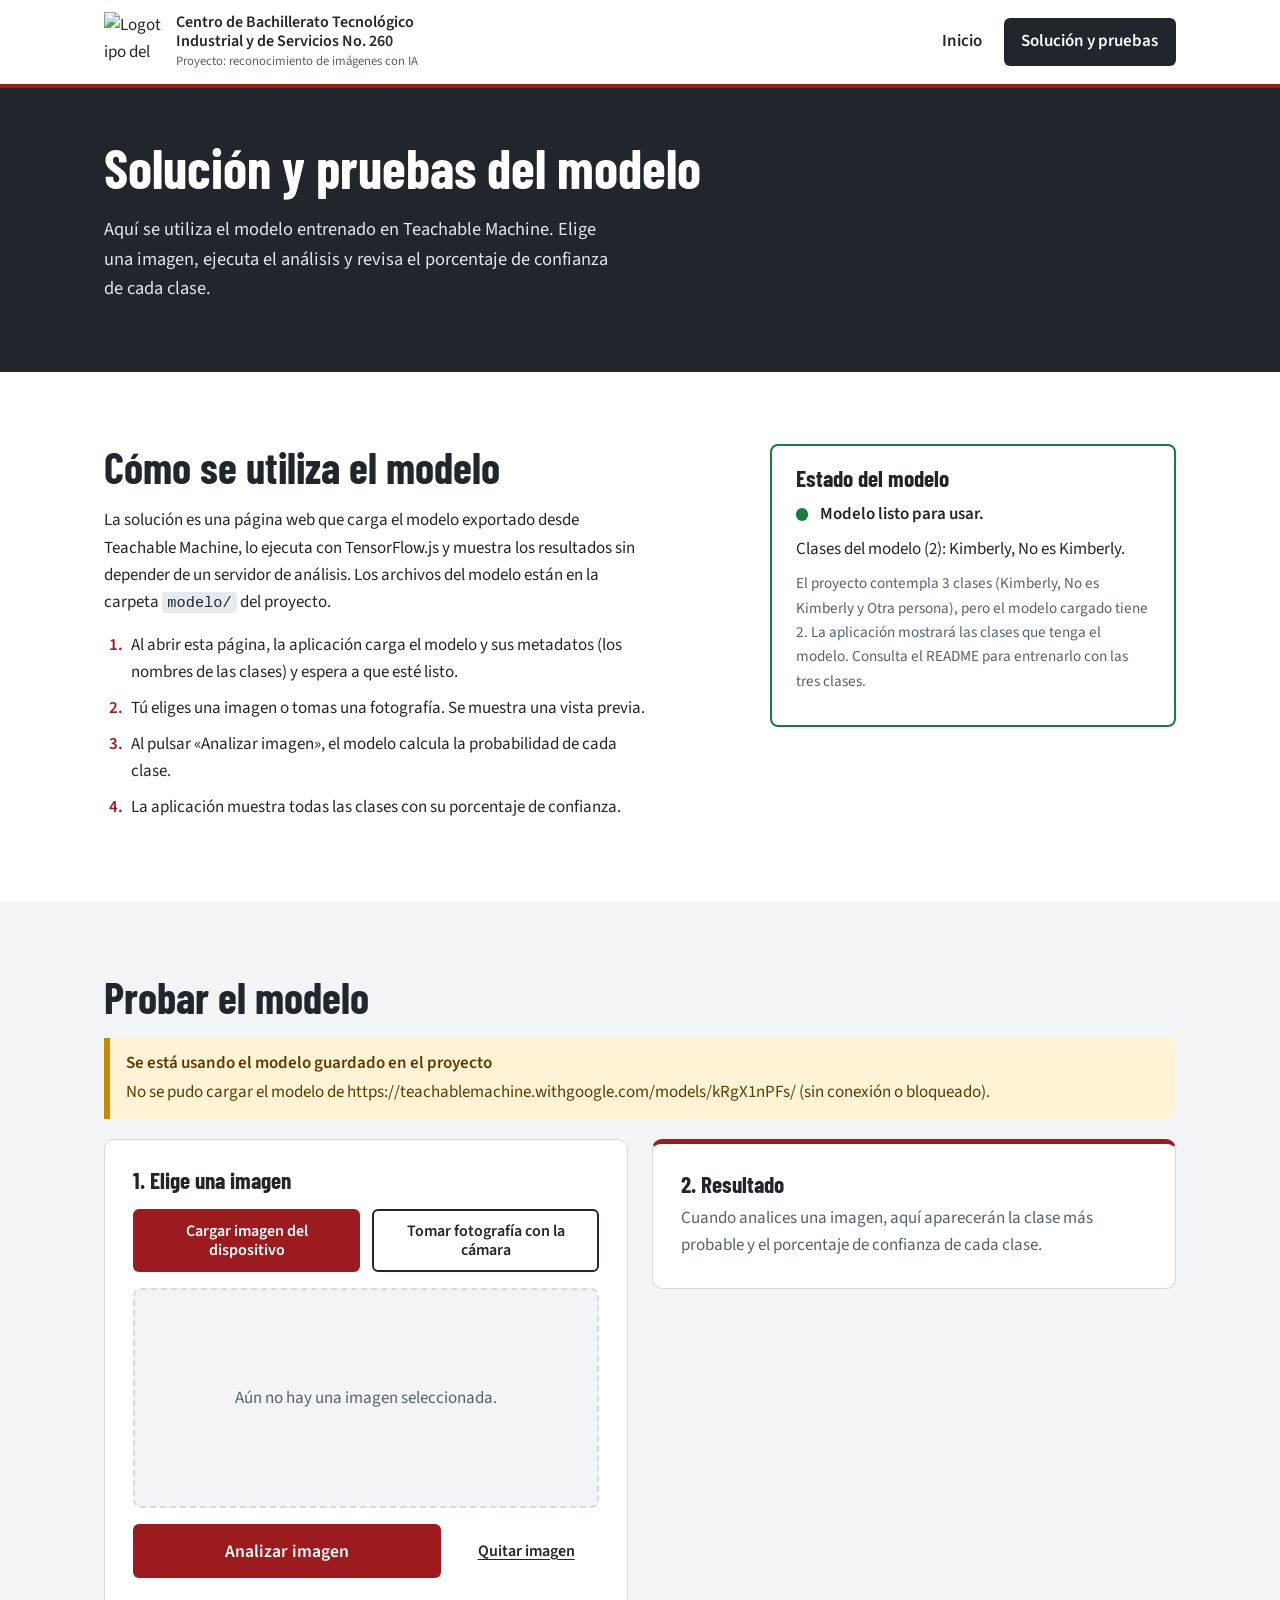
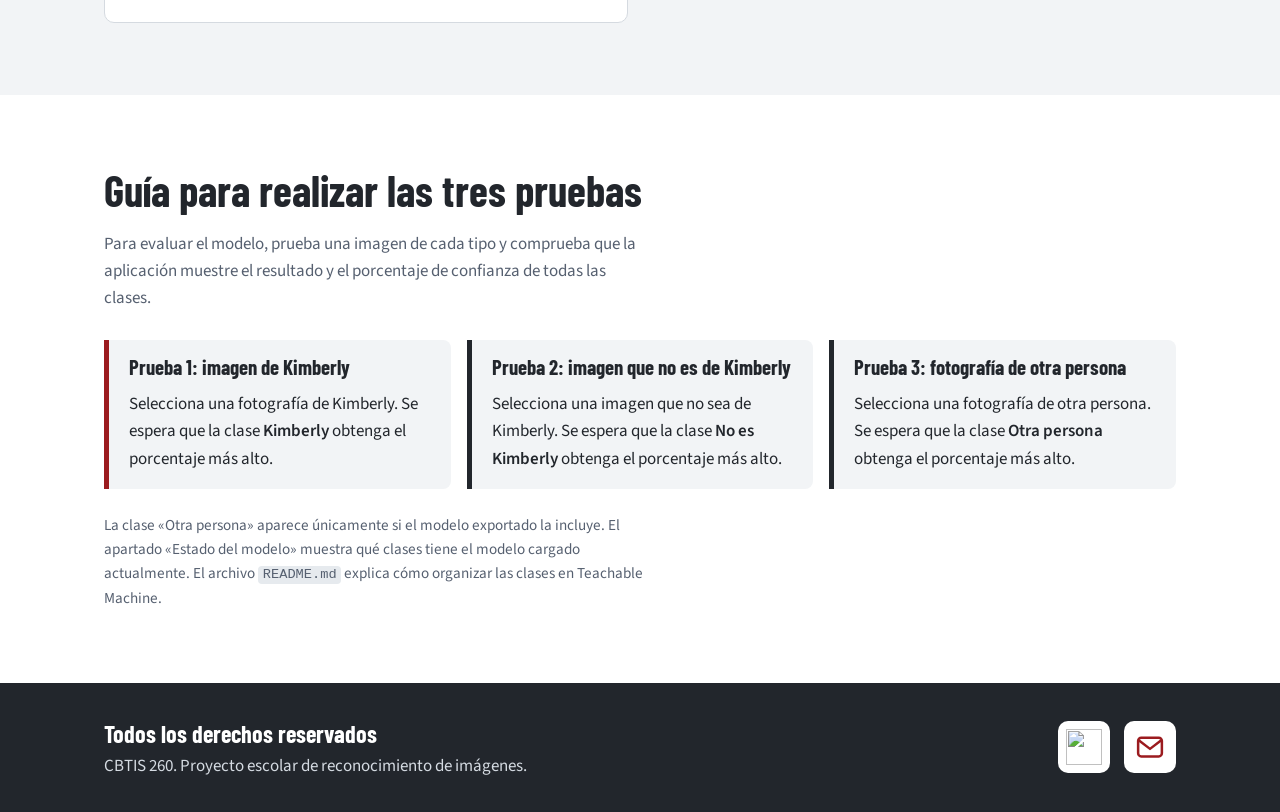
==== pruebas.html @ 116a7d1b "actu" ====
<!DOCTYPE html>
<html lang="es">
<head>
  <meta charset="UTF-8">
  <meta name="viewport" content="width=device-width, initial-scale=1">
  <title>Solución y pruebas | Reconocimiento de imágenes · CBTIS 260</title>
  <meta name="description" content="Prueba el modelo de Teachable Machine: carga una imagen o toma una fotografía y consulta el porcentaje de confianza de cada clase.">

  <!-- Configuración de la PWA (rutas relativas para funcionar en GitHub Pages) -->
  <link rel="manifest" href="manifest.json">
  <meta name="theme-color" content="#9b1b1f">
  <link rel="icon" type="image/png" sizes="32x32" href="imagenes/iconos-pwa/favicon-32.png">
  <link rel="apple-touch-icon" href="imagenes/iconos-pwa/apple-touch-icon.png">

  <link rel="preload" href="fuentes/barlow-condensed-latin-700-normal.woff2" as="font" type="font/woff2" crossorigin>
  <link rel="preload" href="fuentes/source-sans-3-latin-400-normal.woff2" as="font" type="font/woff2" crossorigin>

  <link rel="stylesheet" href="css/estilos.css">
</head>
<body>
  <a class="salto-contenido" href="#contenido">Saltar al contenido</a>

  <!-- ============ ENCABEZADO Y NAVEGACIÓN ============ -->
  <header class="encabezado">
    <div class="contenedor encabezado__interior">
      <a class="marca" href="index.html" aria-label="CBTIS 260, ir al inicio">
        <img class="marca__logo" src="imagenes/logo-cbtis260.png" width="148" height="148" alt="Logotipo del CBTIS 260">
        <span class="marca__texto">
          <span class="marca__nombre">Centro de Bachillerato Tecnológico Industrial y de Servicios No. 260</span>
          <span class="marca__proyecto">Proyecto: reconocimiento de imágenes con IA</span>
        </span>
      </a>

      <nav class="navegacion" aria-label="Navegación principal">
        <ul>
          <li><a href="index.html">Inicio</a></li>
          <li><a href="pruebas.html" aria-current="page">Solución y pruebas</a></li>
        </ul>
      </nav>
    </div>
  </header>

  <div class="aviso-actualizacion" id="aviso-actualizacion" role="status" hidden>
    <p>Hay una nueva versión de la aplicación disponible.</p>
    <button type="button" class="boton boton--claro" id="boton-actualizar">Actualizar ahora</button>
  </div>

  <main id="contenido">

    <!-- ============ ENCABEZADO DE LA PÁGINA ============ -->
    <section class="portada portada--compacta" aria-labelledby="titulo-pagina">
      <div class="contenedor">
        <h1 id="titulo-pagina">Solución y pruebas del modelo</h1>
        <p class="portada__resumen">
          Aquí se utiliza el modelo entrenado en Teachable Machine. Elige una imagen, ejecuta el análisis
          y revisa el porcentaje de confianza de cada clase.
        </p>
      </div>
    </section>

    <!-- ============ LA SOLUCIÓN ============ -->
    <section class="seccion" aria-labelledby="titulo-solucion">
      <div class="contenedor dos-columnas">
        <div class="texto-largo">
          <h2 id="titulo-solucion">Cómo se utiliza el modelo</h2>
          <p>
            La solución es una página web que carga el modelo exportado desde Teachable Machine, lo
            ejecuta con TensorFlow.js y muestra los resultados sin depender de un servidor de análisis.
            Los archivos del modelo están en la carpeta <code>modelo/</code> del proyecto.
          </p>
          <ol class="pasos-simples">
            <li>Al abrir esta página, la aplicación carga el modelo y sus metadatos (los nombres de las clases) y espera a que esté listo.</li>
            <li>Tú eliges una imagen o tomas una fotografía. Se muestra una vista previa.</li>
            <li>Al pulsar «Analizar imagen», el modelo calcula la probabilidad de cada clase.</li>
            <li>La aplicación muestra todas las clases con su porcentaje de confianza.</li>
          </ol>
        </div>

        <!-- Estado del modelo: lo actualiza js/app.js -->
        <aside class="estado-modelo" id="estado-modelo" data-estado="cargando" aria-labelledby="titulo-estado">
          <h3 id="titulo-estado">Estado del modelo</h3>
          <p class="estado-modelo__texto" id="texto-estado-modelo" role="status">Cargando el modelo…</p>
          <p class="estado-modelo__clases" id="clases-modelo" hidden></p>
          <p class="estado-modelo__nota" id="nota-clases" hidden></p>
          <button type="button" class="boton boton--contorno" id="boton-reintentar-modelo" hidden>Reintentar la carga</button>
        </aside>
      </div>
    </section>

    <!-- ============ PANEL DE PRUEBAS ============ -->
    <section class="seccion seccion--tenue" aria-labelledby="titulo-panel">
      <div class="contenedor">
        <h2 id="titulo-panel">Probar el modelo</h2>

        <!-- Mensajes de error, aviso e información (accesibles para lectores de pantalla) -->
        <div id="mensajes" class="mensajes" aria-live="polite"></div>

        <div class="panel" id="panel-pruebas">

          <!-- ---------- Columna 1: imagen ---------- -->
          <section class="tarjeta" aria-labelledby="titulo-imagen">
            <h3 id="titulo-imagen">1. Elige una imagen</h3>

            <div class="acciones acciones--apiladas-movil">
              <button type="button" class="boton boton--primario" id="boton-elegir">Cargar imagen del dispositivo</button>
              <button type="button" class="boton boton--contorno" id="boton-camara">Tomar fotografía con la cámara</button>
            </div>
            <input type="file" id="entrada-archivo" accept="image/*" hidden>

            <!-- Cámara (se muestra solo al pulsar «Tomar fotografía») -->
            <div class="camara" id="camara" hidden>
              <video id="video-camara" playsinline muted></video>
              <div class="acciones acciones--apiladas-movil">
                <button type="button" class="boton boton--primario" id="boton-capturar">Capturar fotografía</button>
                <button type="button" class="boton boton--contorno" id="boton-cambiar-camara">Cambiar cámara</button>
                <button type="button" class="boton boton--texto" id="boton-cerrar-camara">Cerrar cámara</button>
              </div>
            </div>

            <figure class="vista-previa" id="vista-previa">
              <img id="imagen-vista-previa" alt="Vista previa de la imagen seleccionada" hidden>
              <p class="vista-previa__vacia" id="vista-previa-vacia">Aún no hay una imagen seleccionada.</p>
              <figcaption id="descripcion-imagen" hidden></figcaption>
            </figure>

            <div class="acciones acciones--apiladas-movil">
              <button type="button" class="boton boton--primario boton--grande" id="boton-predecir">Analizar imagen</button>
              <button type="button" class="boton boton--texto" id="boton-limpiar">Quitar imagen</button>
            </div>
          </section>

          <!-- ---------- Columna 2: resultado ---------- -->
          <section class="tarjeta tarjeta--resultado" aria-labelledby="titulo-resultado">
            <h3 id="titulo-resultado">2. Resultado</h3>

            <p class="resultado__vacio" id="resultado-vacio">
              Cuando analices una imagen, aquí aparecerán la clase más probable y el porcentaje de confianza de cada clase.
            </p>

            <div id="resultado-contenido" hidden aria-live="polite">
              <p class="resultado__etiqueta">Clase más probable</p>
              <p class="resultado__principal" id="resultado-principal"></p>
              <p class="resultado__cifra" id="resultado-cifra"></p>

              <ul class="barras" id="lista-resultados"></ul>

              <p class="resultado__nota" id="resultado-nota">
                Es una estimación del modelo, no una identificación con certeza absoluta.
              </p>
            </div>
          </section>
        </div>

        <!-- Lienzo auxiliar para capturar fotogramas de la cámara (no se muestra) -->
        <canvas id="canvas-captura" hidden></canvas>
      </div>
    </section>

    <!-- ============ GUÍA DE LAS TRES PRUEBAS ============ -->
    <section class="seccion" aria-labelledby="titulo-guia">
      <div class="contenedor">
        <h2 id="titulo-guia">Guía para realizar las tres pruebas</h2>
        <p class="introduccion">
          Para evaluar el modelo, prueba una imagen de cada tipo y comprueba que la aplicación muestre
          el resultado y el porcentaje de confianza de todas las clases.
        </p>

        <div class="casos">
          <article class="caso">
            <h3>Prueba 1: imagen de Kimberly</h3>
            <p>Selecciona una fotografía de Kimberly. Se espera que la clase <strong>Kimberly</strong> obtenga el porcentaje más alto.</p>
          </article>
          <article class="caso">
            <h3>Prueba 2: imagen que no es de Kimberly</h3>
            <p>Selecciona una imagen que no sea de Kimberly. Se espera que la clase <strong>No es Kimberly</strong> obtenga el porcentaje más alto.</p>
          </article>
          <article class="caso">
            <h3>Prueba 3: fotografía de otra persona</h3>
            <p>Selecciona una fotografía de otra persona. Se espera que la clase <strong>Otra persona</strong> obtenga el porcentaje más alto.</p>
          </article>
        </div>

        <p class="nota-guia">
          La clase «Otra persona» aparece únicamente si el modelo exportado la incluye. El apartado
          «Estado del modelo» muestra qué clases tiene el modelo cargado actualmente. El archivo
          <code>README.md</code> explica cómo organizar las clases en Teachable Machine.
        </p>
      </div>
    </section>
  </main>

  <!-- ============ PIE DE PÁGINA ============ -->
  <footer class="pie">
    <div class="contenedor pie__interior">
      <div class="pie__texto">
        <p class="pie__derechos">Todos los derechos reservados</p>
        <p>CBTIS 260. Proyecto escolar de reconocimiento de imágenes.</p>
      </div>

      <ul class="pie__enlaces" aria-label="Contacto y redes sociales">
        <li>
          <a class="icono-enlace" href="https://www.instagram.com/kim_gvglz/" target="_blank" rel="noopener noreferrer"
             aria-label="Instagram de kim_gvglz (se abre en una pestaña nueva)" title="Instagram">
            <img src="imagenes/icono-instagram.png" width="130" height="130" alt="">
          </a>
        </li>
        <li>
          <a class="icono-enlace" href="mailto:velezgonzalezkinberly@gmail.com"
             aria-label="Enviar un correo a velezgonzalezkinberly@gmail.com" title="Correo electrónico">
            <svg viewBox="0 0 24 24" aria-hidden="true" focusable="false">
              <rect x="2.5" y="4.5" width="19" height="15" rx="2.5" fill="none" stroke="currentColor" stroke-width="2"/>
              <path d="M3.5 7l8.5 6.5L20.5 7" fill="none" stroke="currentColor" stroke-width="2" stroke-linecap="round" stroke-linejoin="round"/>
            </svg>
          </a>
        </li>
      </ul>
    </div>
  </footer>

  <!--
    Orden de carga importante:
    1) TensorFlow.js  2) Teachable Machine Image (necesita TensorFlow.js)  3) app.js
    Las bibliotecas están en js/lib/ para que funcionen sin conexión.
  -->
  <script src="js/lib/tf.min.js"></script>
  <script src="js/lib/teachablemachine-image.min.js"></script>
  <script src="js/app.js" defer></script>
</body>
</html>
---- css/estilos.css ----
/* =========================================================================
   estilos.css — PWA de reconocimiento de imágenes · CBTIS 260

   Contenido:
     1. Fuentes autoalojadas y variables de diseño
     2. Base y utilidades
     3. Botones
     4. Encabezado, navegación y aviso de actualización
     5. Portada
     6. Secciones de contenido (inicio)
     7. Página de pruebas: estado del modelo, mensajes, panel, resultados
     8. Pie de página
     9. Preferencias de movimiento reducido

   Diseño: móvil primero. Los saltos a pantallas grandes están en
   @media (min-width: …). Paleta tomada del rojo del logotipo del plantel.
   ========================================================================= */


/* ==========================================================================
   1. FUENTES Y VARIABLES
   Las fuentes están en /fuentes (licencia SIL OFL) para que funcionen sin
   conexión. Barlow Condensed se usa en títulos; Source Sans 3 en el texto.
   ========================================================================== */
@font-face {
  font-family: "Barlow Condensed";
  font-style: normal;
  font-weight: 600;
  font-display: swap;
  src: url("../fuentes/barlow-condensed-latin-600-normal.woff2") format("woff2");
}
@font-face {
  font-family: "Barlow Condensed";
  font-style: normal;
  font-weight: 700;
  font-display: swap;
  src: url("../fuentes/barlow-condensed-latin-700-normal.woff2") format("woff2");
}
@font-face {
  font-family: "Source Sans 3";
  font-style: normal;
  font-weight: 400;
  font-display: swap;
  src: url("../fuentes/source-sans-3-latin-400-normal.woff2") format("woff2");
}
@font-face {
  font-family: "Source Sans 3";
  font-style: normal;
  font-weight: 600;
  font-display: swap;
  src: url("../fuentes/source-sans-3-latin-600-normal.woff2") format("woff2");
}

:root {
  /* Color */
  --rojo: #9b1b1f;            /* rojo del logotipo: acciones principales */
  --rojo-intenso: #7d1418;    /* estado :hover */
  --rojo-sobre-oscuro: #c92d33;
  --grafito: #22262c;         /* texto principal y bandas oscuras */
  --grafito-claro: #323841;
  --acero: #566070;           /* texto secundario */
  --linea: #d5dae0;
  --papel: #f2f4f6;           /* fondo de secciones alternas */
  --blanco: #ffffff;
  --foco: #0b57d0;

  /* Mensajes */
  --error-fondo: #fdecea;  --error-borde: #b3261e;  --error-texto: #5f1410;
  --aviso-fondo: #fff3d6;  --aviso-borde: #c78a00;  --aviso-texto: #5b3b00;
  --info-fondo:  #e8eef7;  --info-borde:  #2a5fa8;  --info-texto:  #17335c;
  --ok-fondo:    #e4f3ea;  --ok-borde:    #1b7a3d;  --ok-texto:    #124d27;

  /* Tipografía */
  --fuente-titulos: "Barlow Condensed", "Arial Narrow", "Roboto Condensed", sans-serif;
  --fuente-texto: "Source Sans 3", system-ui, -apple-system, "Segoe UI", Roboto, Arial, sans-serif;
  --fuente-codigo: ui-monospace, "SFMono-Regular", Consolas, "Liberation Mono", monospace;

  /* Espaciado y forma */
  --ancho-max: 1120px;
  --radio: 8px;
}


/* ==========================================================================
   2. BASE Y UTILIDADES
   ========================================================================== */
*,
*::before,
*::after {
  box-sizing: border-box;
}

html {
  -webkit-text-size-adjust: 100%;
  text-size-adjust: 100%;
  scroll-behavior: smooth;
}

body {
  margin: 0;
  font-family: var(--fuente-texto);
  font-size: 1.0625rem;           /* 17 px */
  line-height: 1.6;
  color: var(--grafito);
  background: var(--blanco);
  overflow-wrap: break-word;      /* evita desbordamiento horizontal por textos largos */
}

img,
video,
canvas,
svg {
  max-width: 100%;
}

img {
  height: auto;
}

/* El atributo hidden debe ganar siempre a cualquier regla display */
[hidden] {
  display: none !important;
}

h1, h2, h3 {
  font-family: var(--fuente-titulos);
  font-weight: 700;
  line-height: 1.1;
  margin: 0 0 0.75rem;
}

h2 {
  font-size: clamp(1.9rem, 4.2vw, 2.7rem);
  margin-bottom: 1rem;
}

h3 {
  font-size: 1.45rem;
}

p {
  margin: 0 0 1rem;
}

a {
  color: var(--rojo);
}

code {
  font-family: var(--fuente-codigo);
  font-size: 0.9em;
  background: #e6eaee;
  padding: 0.1em 0.35em;
  border-radius: 4px;
  overflow-wrap: anywhere;
}

:focus-visible {
  outline: 3px solid var(--foco);
  outline-offset: 3px;
}

.contenedor {
  width: 100%;
  max-width: var(--ancho-max);
  margin-inline: auto;
  padding-inline: clamp(1rem, 4vw, 1.5rem);
}

.texto-largo {
  max-width: 68ch;
}

/* Cuando .texto-largo comparte elemento con .contenedor, el contenedor conserva
   su ancho completo (para alinear con el resto de títulos) y el límite de
   líneas largas se aplica a cada hijo. */
.contenedor.texto-largo {
  max-width: var(--ancho-max);
}
.contenedor.texto-largo > * {
  max-width: 68ch;
}
.contenedor.texto-largo > .objetivo {
  max-width: 30em;
}

.introduccion {
  max-width: 68ch;
  color: var(--acero);
  margin-bottom: 1.75rem;
}

.salto-contenido {
  position: absolute;
  left: -9999px;
  top: 0.5rem;
  z-index: 100;
  padding: 0.6rem 1rem;
  background: var(--blanco);
  color: var(--grafito);
  font-weight: 600;
  border-radius: var(--radio);
}
.salto-contenido:focus {
  left: 0.5rem;
}

.seccion {
  padding-block: clamp(2.5rem, 6vw, 4.5rem);
}
.seccion--tenue {
  background: var(--papel);
}
.seccion--oscura {
  background: var(--rojo);
  color: var(--blanco);
}
.seccion--oscura :focus-visible {
  outline-color: var(--blanco);
}

.dos-columnas {
  display: grid;
  gap: 2rem;
}


/* ==========================================================================
   3. BOTONES
   Altura mínima de 48 px para que sean cómodos de tocar en el celular.
   ========================================================================== */
.boton {
  display: inline-flex;
  align-items: center;
  justify-content: center;
  min-height: 48px;
  padding: 0.65rem 1.4rem;
  border: 2px solid transparent;
  border-radius: 6px;
  font-family: var(--fuente-texto);
  font-size: 1rem;
  font-weight: 600;
  line-height: 1.2;
  text-align: center;
  text-decoration: none;
  cursor: pointer;
  transition: background-color 0.15s, color 0.15s, border-color 0.15s;
}

.boton--grande {
  min-height: 54px;
  padding-inline: 1.9rem;
  font-size: 1.1rem;
}

.boton--primario {
  background: var(--rojo);
  color: var(--blanco);
}
.boton--primario:hover {
  background: var(--rojo-intenso);
}

.boton--contorno {
  background: transparent;
  color: var(--grafito);
  border-color: var(--grafito);
}
.boton--contorno:hover {
  background: var(--grafito);
  color: var(--blanco);
}

.boton--contorno-claro {
  background: transparent;
  color: var(--blanco);
  border-color: var(--blanco);
}
.boton--contorno-claro:hover {
  background: var(--blanco);
  color: var(--grafito);
}

.boton--texto {
  background: transparent;
  color: var(--grafito);
  text-decoration: underline;
  text-underline-offset: 3px;
}
.boton--texto:hover {
  color: var(--rojo);
}

.boton--claro {
  background: var(--blanco);
  color: var(--grafito);
}
.boton--claro:hover {
  background: var(--papel);
}

.boton:disabled,
.boton[aria-disabled="true"] {
  opacity: 0.55;
  cursor: not-allowed;
}

.acciones {
  display: flex;
  flex-wrap: wrap;
  gap: 0.75rem;
  margin-block: 1rem;
}

/* Dentro de las tarjetas, los botones comparten el ancho disponible por igual */
.acciones--apiladas-movil > .boton:not(.boton--texto) {
  flex: 1 1 220px;
}

/* En pantallas pequeñas los botones ocupan todo el ancho */
@media (max-width: 599px) {
  .acciones--apiladas-movil .boton,
  .portada .acciones .boton {
    flex: 1 1 100%;
  }
}


/* ==========================================================================
   4. ENCABEZADO, NAVEGACIÓN Y AVISO DE ACTUALIZACIÓN
   ========================================================================== */
.encabezado {
  background: var(--blanco);
  border-bottom: 4px solid var(--rojo);
}

.encabezado__interior {
  display: flex;
  flex-wrap: wrap;
  align-items: center;
  justify-content: space-between;
  gap: 0.5rem 1.5rem;
  padding-block: 0.75rem;
}

.marca {
  display: flex;
  align-items: center;
  gap: 0.75rem;
  color: var(--grafito);
  text-decoration: none;
  min-width: 0;
}

.marca__logo {
  flex: none;
  width: 52px;
  height: 52px;
}

.marca__texto {
  display: flex;
  flex-direction: column;
  min-width: 0;
}

.marca__nombre {
  font-weight: 600;
  font-size: 0.9rem;
  line-height: 1.2;
  max-width: 36ch;
}

.marca__proyecto {
  font-size: 0.8rem;
  color: var(--acero);
}

.navegacion {
  width: 100%;
}

.navegacion ul {
  display: grid;
  grid-template-columns: 1fr 1fr;
  gap: 0.5rem;
  list-style: none;
  margin: 0;
  padding: 0;
}

.navegacion a {
  display: flex;
  align-items: center;
  justify-content: center;
  min-height: 48px;
  padding: 0.5rem 1rem;
  border-radius: 6px;
  color: var(--grafito);
  font-weight: 600;
  text-decoration: none;
  background: var(--papel);
}
.navegacion a:hover {
  background: var(--linea);
}
.navegacion a[aria-current="page"] {
  background: var(--grafito);
  color: var(--blanco);
}

@media (min-width: 720px) {
  .marca__logo {
    width: 60px;
    height: 60px;
  }
  .marca__nombre {
    font-size: 1rem;
  }
  .navegacion {
    width: auto;
  }
  .navegacion ul {
    display: flex;
    gap: 0.25rem;
  }
  .navegacion a {
    background: transparent;
    padding-inline: 1.1rem;
  }
  .navegacion a:hover {
    background: var(--papel);
  }
  .navegacion a[aria-current="page"]:hover {
    background: var(--grafito);
  }
}

.aviso-actualizacion {
  display: flex;
  flex-wrap: wrap;
  align-items: center;
  justify-content: center;
  gap: 0.5rem 1rem;
  padding: 0.6rem 1rem;
  background: var(--grafito);
  color: var(--blanco);
}
.aviso-actualizacion p {
  margin: 0;
}


/* ==========================================================================
   5. PORTADA
   ========================================================================== */
.portada {
  position: relative;
  overflow: hidden;             /* el engranaje decorativo no debe crear scroll horizontal */
  background: var(--grafito);
  color: var(--blanco);
  padding-block: clamp(2.5rem, 8vw, 5rem);
}

.portada--compacta {
  padding-block: clamp(2rem, 5vw, 3.25rem);
}

.portada :focus-visible {
  outline-color: #ffd166;
}

.portada__interior,
.portada .contenedor {
  position: relative;
  z-index: 1;
}

.portada h1 {
  font-size: clamp(2.5rem, 8vw, 4.6rem);
  line-height: 1.02;
  max-width: 16ch;
  margin-bottom: 1.25rem;
}

.portada--compacta h1 {
  font-size: clamp(2.2rem, 6vw, 3.4rem);
  max-width: none;
}

.portada__resumen {
  max-width: 58ch;
  font-size: 1.15rem;
  color: #e3e7ec;
}

.portada .boton--primario {
  background: var(--rojo-sobre-oscuro);
}
.portada .boton--primario:hover {
  background: var(--rojo);
}

.portada__engranaje {
  position: absolute;
  z-index: 0;
  right: -90px;
  top: 50%;
  width: min(440px, 80vw);
  transform: translateY(-50%);
  color: rgba(201, 45, 51, 0.38);
  pointer-events: none;
}

@media (min-width: 900px) {
  .portada__engranaje {
    right: 2%;
    width: 420px;
    color: rgba(201, 45, 51, 0.55);
  }
}


/* ==========================================================================
   6. SECCIONES DE CONTENIDO (PÁGINA DE INICIO)
   ========================================================================== */
@media (min-width: 900px) {
  .dos-columnas {
    grid-template-columns: minmax(0, 1.5fr) minmax(0, 1fr);
    gap: 3.5rem;
    align-items: start;
  }
}

/* Ficha técnica */
.ficha {
  background: var(--papel);
  border-left: 6px solid var(--rojo);
  border-radius: 0 var(--radio) var(--radio) 0;
  padding: 1.25rem 1.5rem;
}
.ficha h3 {
  margin-bottom: 0.5rem;
}
.ficha dl {
  margin: 0;
}
.ficha dl > div {
  padding: 0.65rem 0;
  border-top: 1px solid var(--linea);
}
.ficha dt {
  font-size: 0.9rem;
  color: var(--acero);
}
.ficha dd {
  margin: 0;
  font-weight: 600;
}

/* Razones de la PWA: diseño abierto, sin tarjetas */
.rejilla-razones {
  display: grid;
  grid-template-columns: repeat(auto-fit, minmax(240px, 1fr));
  gap: 1.75rem 2rem;
}
.razon {
  border-top: 3px solid var(--grafito);
  padding-top: 0.9rem;
}
.razon h3 {
  font-size: 1.35rem;
}
.razon p {
  margin: 0;
  color: var(--acero);
}

/* Objetivo general (sobre fondo rojo) */
.objetivo {
  font-family: var(--fuente-titulos);
  font-weight: 600;
  font-size: clamp(1.55rem, 3.6vw, 2.35rem);
  line-height: 1.2;
  max-width: 30em;
  margin: 0;
}

/* Etapas: es una secuencia real, por eso se numera */
.pasos {
  list-style: none;
  counter-reset: paso;
  display: grid;
  gap: 1.75rem;
  margin: 0;
  padding: 0;
}
.pasos li {
  counter-increment: paso;
  padding-left: 4rem;
  position: relative;
}
.pasos li::before {
  content: counter(paso);
  position: absolute;
  left: 0;
  top: -0.35rem;
  font-family: var(--fuente-titulos);
  font-weight: 700;
  font-size: 3.4rem;
  line-height: 1;
  color: var(--rojo);
}
.pasos h3 {
  margin-bottom: 0.35rem;
}
.pasos p {
  margin: 0;
  color: var(--acero);
}

@media (min-width: 700px) {
  .pasos {
    grid-template-columns: repeat(2, minmax(0, 1fr));
    gap: 2rem 2.5rem;
  }
}
@media (min-width: 1000px) {
  .pasos {
    grid-template-columns: repeat(4, minmax(0, 1fr));
    gap: 2rem;
  }
  .pasos li {
    padding-left: 0;
    padding-top: 4rem;
  }
  .pasos li::before {
    top: 0;
  }
}

/* Limitaciones */
.lista-limites {
  list-style: none;
  margin: 0;
  padding: 0;
}
.lista-limites li {
  position: relative;
  padding: 0.6rem 0 0.6rem 1.6rem;
  border-top: 1px solid var(--linea);
}
.lista-limites li:last-child {
  border-bottom: 1px solid var(--linea);
}
.lista-limites li::before {
  content: "";
  position: absolute;
  left: 0;
  top: 1.2rem;
  width: 0.65rem;
  height: 0.65rem;
  background: var(--rojo);
}

/* Llamada final */
.llamada {
  border-top: 1px solid var(--linea);
}
.llamada__interior {
  display: flex;
  flex-wrap: wrap;
  align-items: center;
  justify-content: space-between;
  gap: 1.25rem 2rem;
}
.llamada h2 {
  margin-bottom: 0.25rem;
}
.llamada p {
  margin: 0;
  color: var(--acero);
}
@media (max-width: 599px) {
  .llamada .boton {
    width: 100%;
  }
}


/* ==========================================================================
   7. PÁGINA DE PRUEBAS
   ========================================================================== */

/* Lista de pasos simple (explicación del uso del modelo) */
.pasos-simples {
  margin: 1rem 0 0;
  padding-left: 1.4rem;
}
.pasos-simples li {
  margin-bottom: 0.55rem;
  padding-left: 0.3rem;
}
.pasos-simples li::marker {
  color: var(--rojo);
  font-weight: 700;
}

/* ---------- Estado del modelo ----------
   data-estado = cargando | listo | error (lo cambia js/app.js) */
.estado-modelo {
  background: var(--blanco);
  border: 2px solid var(--linea);
  border-radius: var(--radio);
  padding: 1.25rem 1.5rem;
}
.estado-modelo h3 {
  margin-bottom: 0.6rem;
}
.estado-modelo__texto {
  position: relative;
  padding-left: 1.5rem;
  font-weight: 600;
  margin-bottom: 0.5rem;
}
.estado-modelo__texto::before {
  content: "";
  position: absolute;
  left: 0;
  top: 0.45rem;
  width: 0.8rem;
  height: 0.8rem;
  border-radius: 50%;
  background: var(--aviso-borde);
  animation: pulso 1.2s ease-in-out infinite;
}
.estado-modelo[data-estado="listo"] {
  border-color: var(--ok-borde);
}
.estado-modelo[data-estado="listo"] .estado-modelo__texto::before {
  background: var(--ok-borde);
  animation: none;
}
.estado-modelo[data-estado="error"] {
  border-color: var(--error-borde);
}
.estado-modelo[data-estado="error"] .estado-modelo__texto::before {
  background: var(--error-borde);
  animation: none;
}
.estado-modelo__clases {
  margin-bottom: 0.5rem;
}
.estado-modelo__nota {
  font-size: 0.95rem;
  color: var(--acero);
  margin-bottom: 0.75rem;
}

@keyframes pulso {
  0%, 100% { opacity: 1; }
  50% { opacity: 0.3; }
}

/* ---------- Mensajes ---------- */
.mensajes {
  display: grid;
  gap: 0.6rem;
}
.mensajes:not(:empty) {
  margin-bottom: 1.25rem;
}
.mensaje {
  border-left: 6px solid;
  border-radius: 0 var(--radio) var(--radio) 0;
  padding: 0.75rem 1rem;
}
.mensaje strong {
  display: block;
}
.mensaje p {
  margin: 0.15rem 0 0;
}
.mensaje--error { background: var(--error-fondo); border-color: var(--error-borde); color: var(--error-texto); }
.mensaje--aviso { background: var(--aviso-fondo); border-color: var(--aviso-borde); color: var(--aviso-texto); }
.mensaje--info  { background: var(--info-fondo);  border-color: var(--info-borde);  color: var(--info-texto); }
.mensaje--ok    { background: var(--ok-fondo);    border-color: var(--ok-borde);    color: var(--ok-texto); }

/* ---------- Panel de dos columnas ---------- */
.panel {
  display: grid;
  gap: 1.5rem;
  align-items: start;
}
@media (min-width: 900px) {
  .panel {
    grid-template-columns: repeat(2, minmax(0, 1fr));
  }
}

.tarjeta {
  background: var(--blanco);
  border: 1px solid var(--linea);
  border-radius: 10px;
  padding: clamp(1rem, 3vw, 1.75rem);
}
.tarjeta > h3 {
  margin-bottom: 0.25rem;
}
.tarjeta--resultado {
  border-top: 5px solid var(--rojo);
}

/* ---------- Cámara ---------- */
.camara {
  margin-top: 1rem;
  padding: 0.75rem;
  background: var(--papel);
  border-radius: var(--radio);
}
.camara video {
  display: block;
  width: 100%;
  aspect-ratio: 4 / 3;
  object-fit: cover;
  background: #000;
  border-radius: 6px;
}
.camara video[data-espejo="true"] {
  transform: scaleX(-1);          /* solo efecto espejo visual; la captura no se invierte */
}

/* ---------- Vista previa ---------- */
.vista-previa {
  margin: 1rem 0;
  min-height: 220px;
  display: grid;
  place-items: center;
  align-content: center;
  background: var(--papel);
  border: 2px dashed var(--linea);
  border-radius: var(--radio);
  overflow: hidden;
}
.vista-previa--con-imagen {
  border-style: solid;
}
.vista-previa img {
  display: block;
  max-width: 100%;
  max-height: 420px;
  object-fit: contain;
}
.vista-previa__vacia {
  margin: 0;
  padding: 1rem;
  color: var(--acero);
  text-align: center;
}
.vista-previa figcaption {
  width: 100%;
  padding: 0.4rem 0.75rem;
  font-size: 0.9rem;
  color: var(--acero);
  background: var(--blanco);
  border-top: 1px solid var(--linea);
  overflow-wrap: anywhere;
}

/* ---------- Resultado ---------- */
.resultado__vacio {
  color: var(--acero);
  margin: 0.5rem 0 0;
}
.resultado__etiqueta {
  margin: 0.5rem 0 0;
  font-size: 0.95rem;
  color: var(--acero);
}
.resultado__principal {
  margin: 0;
  font-family: var(--fuente-titulos);
  font-weight: 700;
  font-size: clamp(2rem, 6vw, 2.9rem);
  line-height: 1.05;
}
.resultado__cifra {
  margin: 0 0 0.5rem;
  font-family: var(--fuente-titulos);
  font-weight: 700;
  font-size: clamp(3.4rem, 12vw, 5.6rem);
  line-height: 0.95;
  color: var(--rojo);
  font-variant-numeric: tabular-nums;
}

.barras {
  list-style: none;
  margin: 1.25rem 0;
  padding: 0;
  display: grid;
  gap: 1rem;
}
.barras__fila {
  display: flex;
  align-items: baseline;
  justify-content: space-between;
  gap: 1rem;
  margin-bottom: 0.3rem;
}
.barras__nombre {
  font-weight: 600;
}
.barras__valor {
  font-family: var(--fuente-titulos);
  font-weight: 700;
  font-size: 1.35rem;
  font-variant-numeric: tabular-nums;
  white-space: nowrap;
}
/* Pista con marcas en 25 %, 50 % y 75 %, como un indicador de medición */
.barras__pista {
  height: 16px;
  border-radius: 3px;
  background:
    repeating-linear-gradient(to right,
      transparent 0, transparent calc(25% - 1px),
      rgba(34, 38, 44, 0.28) calc(25% - 1px), rgba(34, 38, 44, 0.28) 25%),
    var(--papel);
  border: 1px solid var(--linea);
  overflow: hidden;
}
.barras__relleno {
  height: 100%;
  width: 0;
  background: var(--acero);
  transition: width 0.6s ease;
}
.barras__item--principal .barras__relleno {
  background: var(--rojo);
}
.barras__item--principal .barras__nombre {
  color: var(--rojo);
}

.resultado__nota {
  margin: 0;
  font-size: 0.95rem;
  color: var(--acero);
}

/* ---------- Guía de pruebas ---------- */
.casos {
  display: grid;
  grid-template-columns: repeat(auto-fit, minmax(250px, 1fr));
  gap: 1rem;
}
.caso {
  background: var(--papel);
  border-left: 5px solid var(--grafito);
  border-radius: 0 var(--radio) var(--radio) 0;
  padding: 1rem 1.25rem;
}
.caso:first-child {
  border-left-color: var(--rojo);
}
.caso h3 {
  font-size: 1.3rem;
}
.caso p {
  margin: 0;
}
.nota-guia {
  max-width: 70ch;
  margin: 1.5rem 0 0;
  font-size: 0.95rem;
  color: var(--acero);
}


/* ==========================================================================
   8. PIE DE PÁGINA
   ========================================================================== */
.pie {
  background: var(--grafito);
  color: #d5dbe2;
  padding-block: 2rem;
}
.pie :focus-visible {
  outline-color: #ffd166;
}
.pie__interior {
  display: flex;
  flex-wrap: wrap;
  align-items: center;
  justify-content: space-between;
  gap: 1.25rem 2rem;
}
.pie__texto p {
  margin: 0;
}
.pie__derechos {
  font-family: var(--fuente-titulos);
  font-weight: 700;
  font-size: 1.5rem;
  color: var(--blanco);
}
.pie__enlaces {
  display: flex;
  gap: 0.9rem;
  list-style: none;
  margin: 0;
  padding: 0;
}
.icono-enlace {
  display: grid;
  place-items: center;
  width: 52px;
  height: 52px;
  border-radius: 10px;
  background: var(--blanco);
  color: var(--rojo);
  transition: background-color 0.15s;
}
.icono-enlace:hover {
  background: #e3e7ec;
}
.icono-enlace img {
  width: 36px;
  height: 36px;
  object-fit: contain;
}
.icono-enlace svg {
  width: 30px;
  height: 30px;
}


/* ==========================================================================
   9. MOVIMIENTO REDUCIDO
   ========================================================================== */
@media (prefers-reduced-motion: reduce) {
  html {
    scroll-behavior: auto;
  }
  *,
  *::before,
  *::after {
    animation: none !important;
    transition: none !important;
  }
}
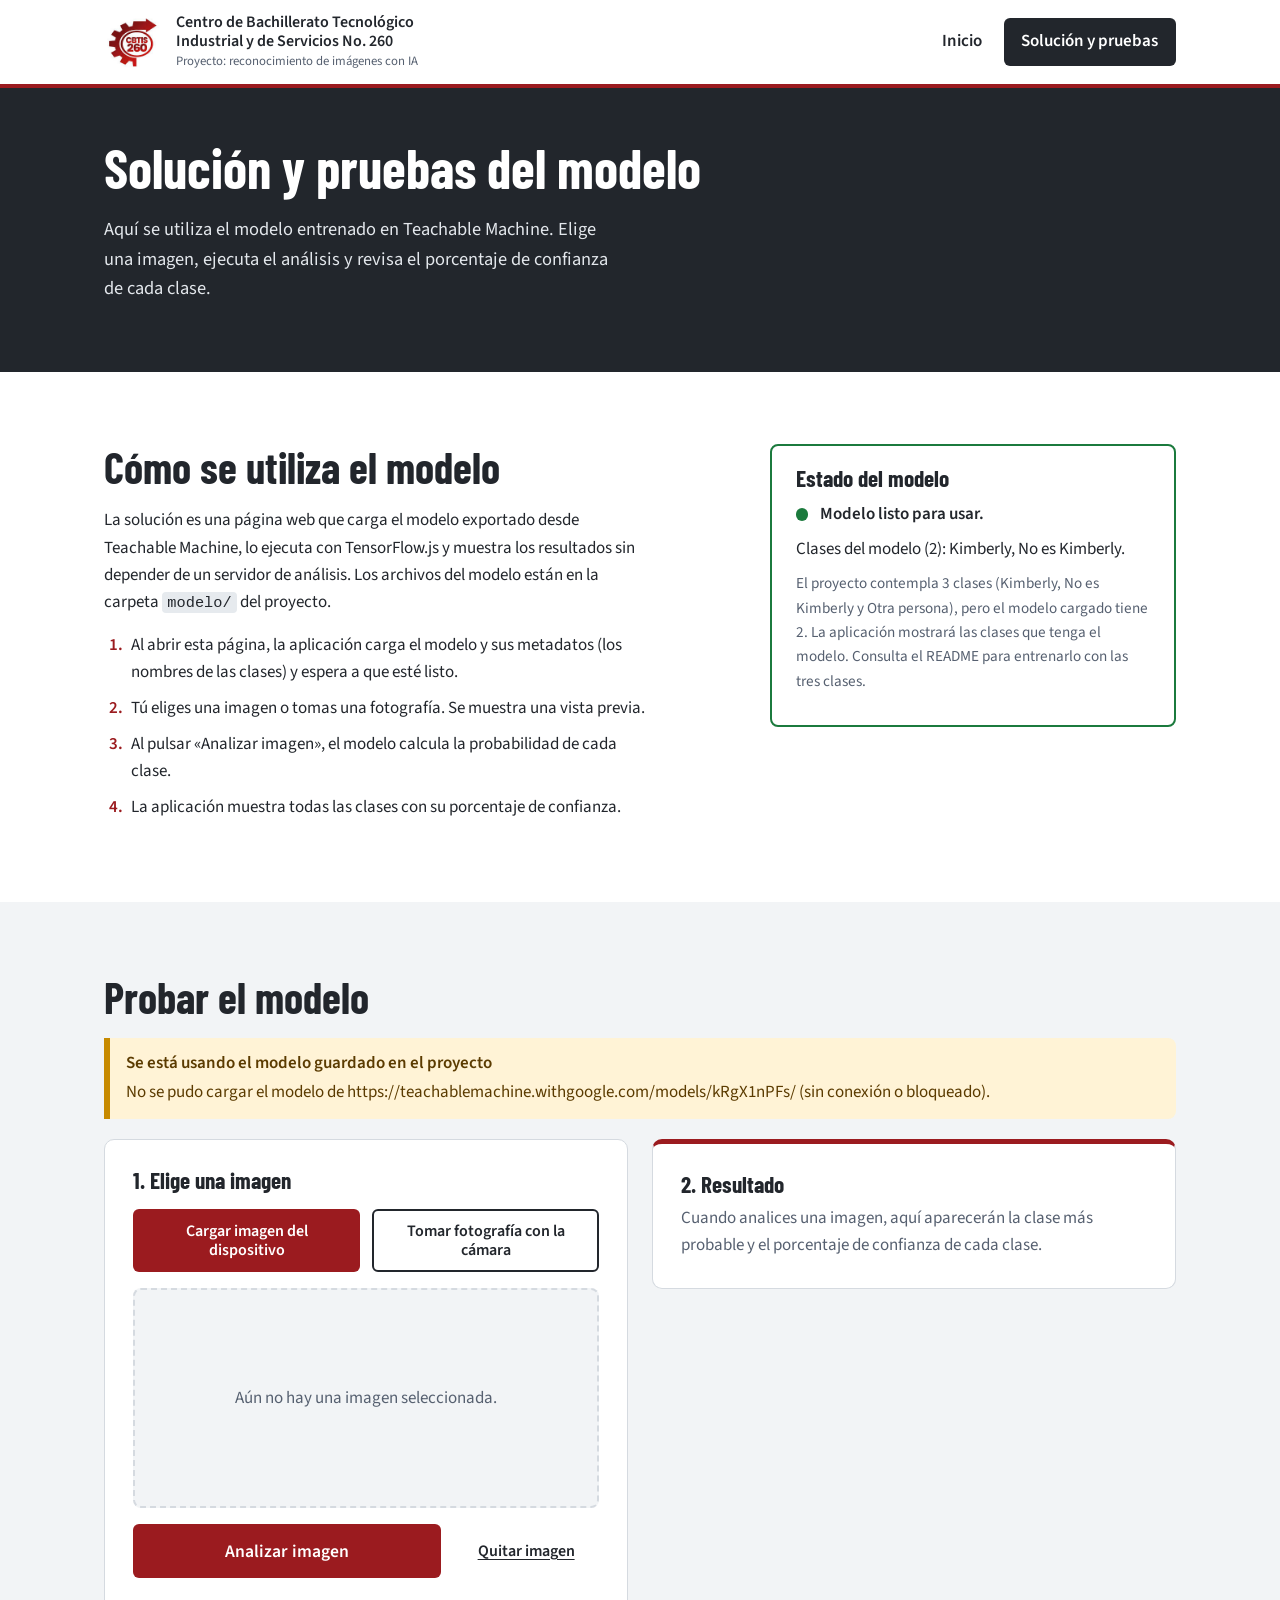
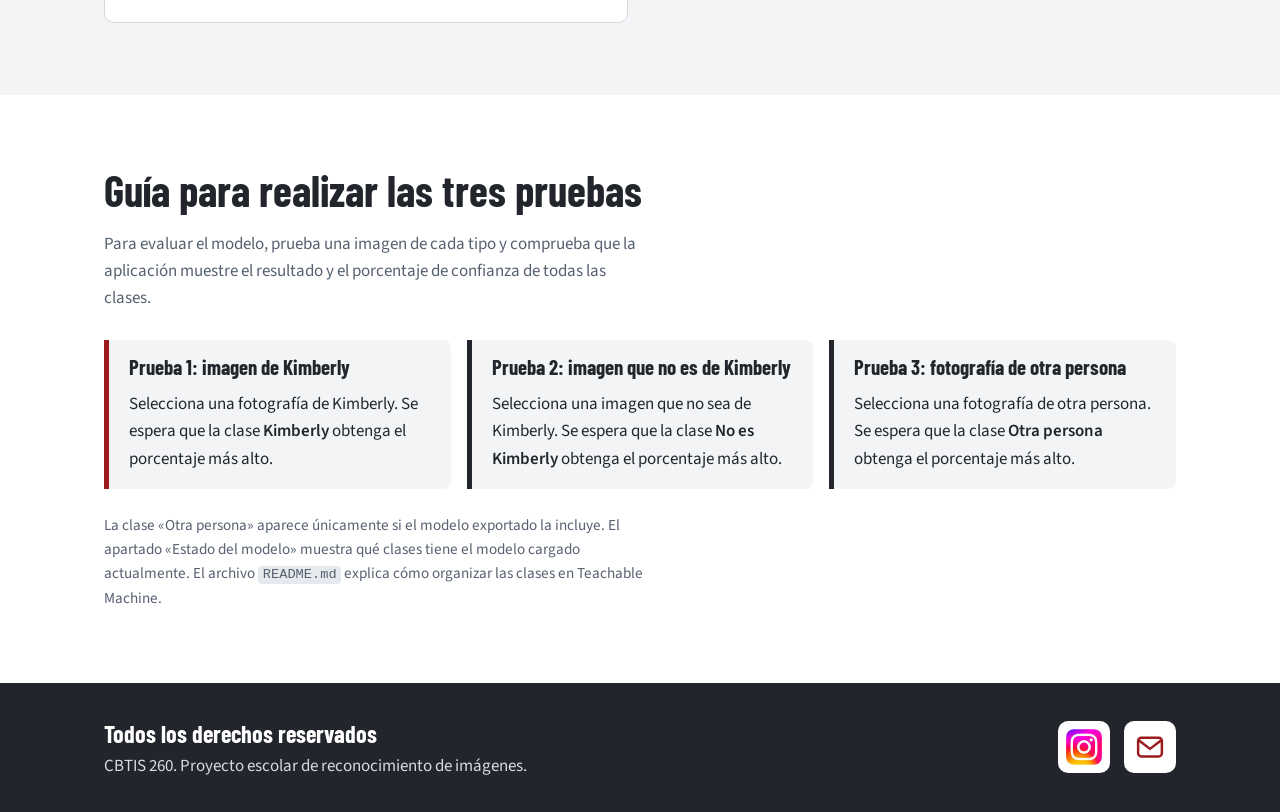
==== commit a7dfc064: "actualizacionn" ====
--- a/pruebas.html
+++ b/pruebas.html
@@ -24,7 +24,7 @@
   <header class="encabezado">
     <div class="contenedor encabezado__interior">
       <a class="marca" href="index.html" aria-label="CBTIS 260, ir al inicio">
-        <img class="marca__logo" src="imagenes/logo-cbtis260.png" width="148" height="148" alt="Logotipo del CBTIS 260">
+        <img class="marca__logo" src="imagenes/logos/logo-cbtis260.png" width="148" height="148" alt="Logotipo del CBTIS 260">
         <span class="marca__texto">
           <span class="marca__nombre">Centro de Bachillerato Tecnológico Industrial y de Servicios No. 260</span>
           <span class="marca__proyecto">Proyecto: reconocimiento de imágenes con IA</span>
@@ -201,7 +201,7 @@
         <li>
           <a class="icono-enlace" href="https://www.instagram.com/kim_gvglz/" target="_blank" rel="noopener noreferrer"
              aria-label="Instagram de kim_gvglz (se abre en una pestaña nueva)" title="Instagram">
-            <img src="imagenes/icono-instagram.png" width="130" height="130" alt="">
+            <img src="imagenes/logos/icono-instagram.png" width="130" height="130" alt="">
           </a>
         </li>
         <li>
